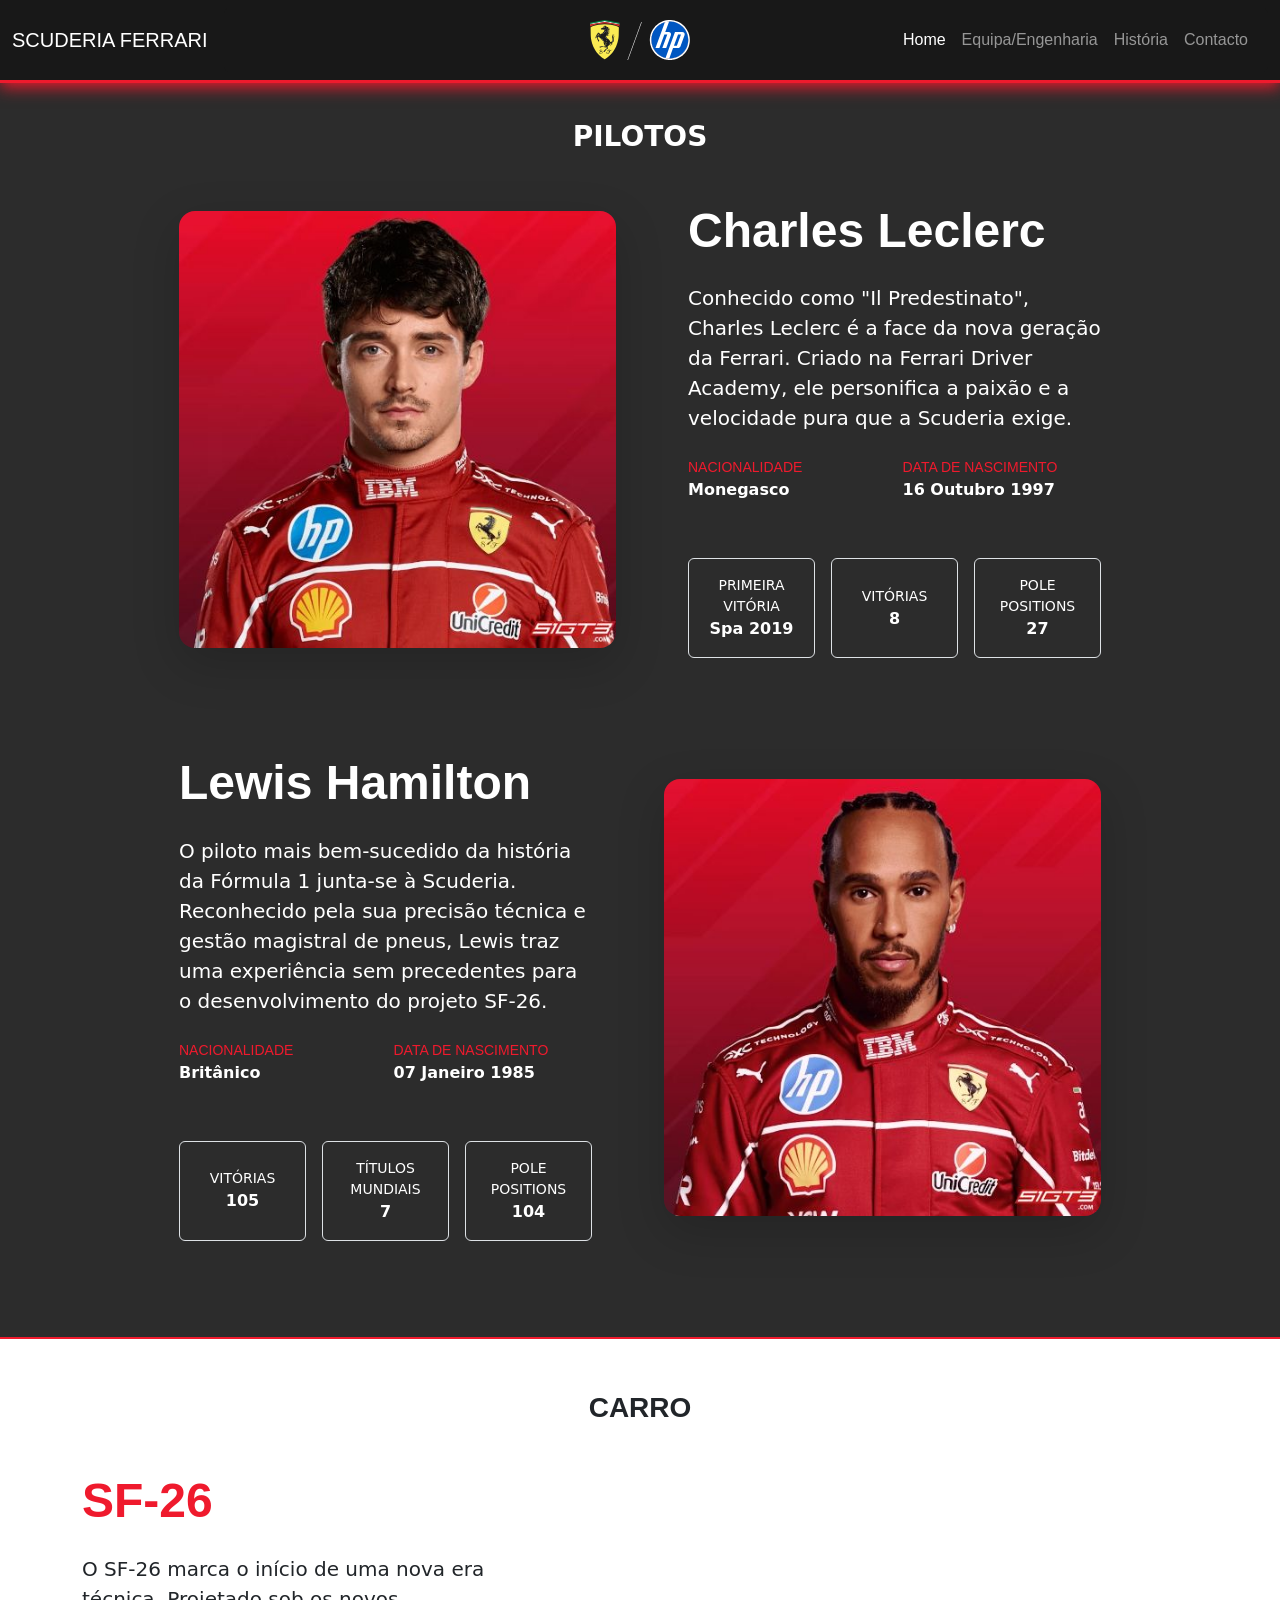
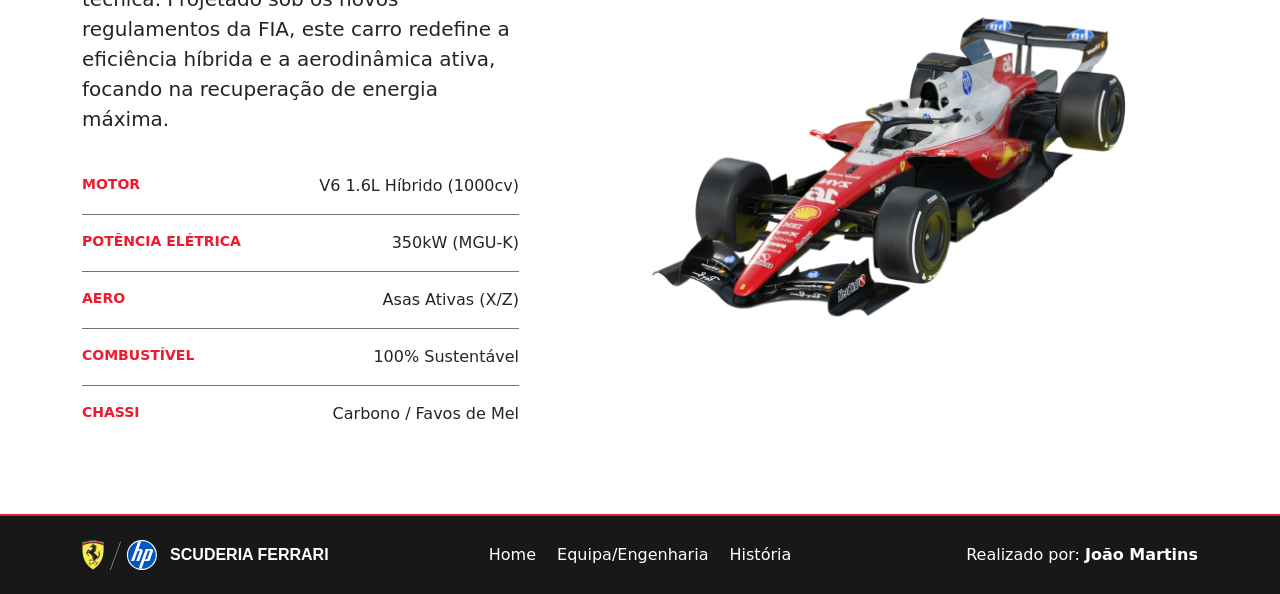
==== pages/equipa.html @ 21e7c36a "feat: add team page with drivers profiles and car technical specs" ====
<!DOCTYPE html>
<html lang="en">
<head>
    <meta charset="UTF-8">
    <meta name="viewport" content="width=device-width, initial-scale=1.0">
    <link href="https://cdn.jsdelivr.net/npm/bootstrap@5.3.3/dist/css/bootstrap.min.css" rel="stylesheet">
    <link href="../styles/styles.css" rel="stylesheet">
    <script src="https://cdn.jsdelivr.net/npm/bootstrap@5.3.3/dist/js/bootstrap.bundle.min.js"></script>
    <title>Pilotos</title>
    <link rel="icon" href="../images/FerrariLogo2.png" type="image/png">
</head>
<body>
    <header>
        <nav class="navbar navbar-expand-lg navbar-dark fixed-top bg-custom-dark font-custom h-5">
            <div class="container-fluid position-relative">
                <a class="navbar-brand text-uppercase d-none d-lg-block" href="../index.html">Scuderia Ferrari</a>

                <div class="position-absolute start-50 translate-middle-x">
                    <img src="../images/ferrarilogo.svg" alt="Ferrari Logo" class="logo">
                </div>

                <button class="navbar-toggler" type="button" data-bs-toggle="collapse" data-bs-target="#navbarLinks">
                    <span class="navbar-toggler-icon"></span>
                </button>

                <div class="collapse navbar-collapse" id="navbarLinks">
                    <ul class="navbar-nav ms-auto">
                    <li class="nav-item">
                        <a class="nav-link active" href="../index.html">Home</a>
                    </li>
                    <li class="nav-item">
                        <a class="nav-link" href="#">Equipa/Engenharia</a>
                    </li>
                    <li class="nav-item">
                        <a class="nav-link" href="#">História</a>
                    </li>
                    <li class="nav-item">
                        <a class="nav-link" href="#">Contacto</a>
                    </li>
                    </ul>
                </div>
            </div>
        </nav>
    </header>
    <main>
        <section id="equipa" class="py-5 bg-custom-grey mt-5">
             <div class="container-fluid text-center mb-5 mt-4">
                <h3 class="text-uppercase fw-bold text-white">Pilotos</h3>
            </div>

            <div id="CharlesLeclerc" class="container">
                <div class="row g-5 align-items-center justify-content-center">
                    <div class="col-lg-5 text-center">
                        <div class="position-relative d-inline-block">
                            <img src="../images/leclerc.png" class="img-fluid rounded-4 shadow-lg" alt="Charles Leclerc">
                        </div>
                    </div>

                    <div class="col-lg-5">
                        <div class="ps-lg-4">
                            <h2 class="display-5 text-white fw-bold font-custom mb-4">Charles Leclerc</h2>
                            <p class="lead text-white mb-4">
                                Conhecido como "Il Predestinato", Charles Leclerc é a face da nova geração da Ferrari. Criado na Ferrari Driver Academy, ele personifica a paixão e a velocidade pura que a Scuderia exige.
                            </p>
                            <div class="row g-3">
                                <div class="col-6">
                                    <p class="text-ferrari mb-0 small text-uppercase font-custom">Nacionalidade</p>
                                    <p class="text-white fw-bold">Monegasco</p>
                                </div>
                                <div class="col-6">
                                    <p class="text-ferrari mb-0 small text-uppercase font-custom">Data de Nascimento</p>
                                    <p class="text-white fw-bold">16 Outubro 1997</p>
                                </div>
                            </div>
                            <div class="row g-3 mt-4 justify-content-center">
                                <div class="col-sm-4">
                                    <div class="p-3 border border-ferrari rounded text-center h-100 d-flex flex-column justify-content-center">
                                        <span class="d-block text-white small text-uppercase">Primeira Vitória</span>
                                        <span class="text-white fw-bold">Spa 2019</span>
                                    </div>
                                </div>
                                <div class="col-sm-4">
                                    <div class="p-3 border border-ferrari rounded text-center h-100 d-flex flex-column justify-content-center">
                                        <span class="d-block text-white small text-uppercase">Vitórias</span>
                                        <span class="text-white fw-bold">8</span>
                                    </div>
                                </div>
                                <div class="col-sm-4">
                                    <div class="p-3 border border-ferrari rounded text-center h-100 d-flex flex-column justify-content-center">
                                        <span class="d-block text-white small text-uppercase">Pole Positions</span>
                                        <span class="text-white fw-bold">27</span>
                                    </div>
                                </div>
                            </div>
                        </div>
                    </div>
                </div>
            </div>
            <div id="LewisHamilton" class="container mt-5 py-5">
                <div class="row g-5 align-items-center justify-content-center flex-lg-row-reverse">
                    <div class="col-lg-5 text-center">
                        <div class="position-relative d-inline-block">
                            <img src="../images/hamilton.png" class="img-fluid rounded-4 shadow-lg" alt="Lewis Hamilton">
                        </div>
                    </div>

                    <div class="col-lg-5">
                        <div class="pe-lg-4">
                            <h2 class="display-5 text-white fw-bold font-custom mb-4">Lewis Hamilton</h2>
                            <p class="lead text-white mb-4">
                                O piloto mais bem-sucedido da história da Fórmula 1 junta-se à Scuderia. Reconhecido pela sua precisão técnica e gestão magistral de pneus, Lewis traz uma experiência sem precedentes para o desenvolvimento do projeto SF-26.
                            </p>

                            <div class="row g-3">
                                <div class="col-6">
                                    <p class="text-ferrari mb-0 small text-uppercase font-custom">Nacionalidade</p>
                                    <p class="text-white fw-bold">Britânico</p>
                                </div>
                                <div class="col-6">
                                    <p class="text-ferrari mb-0 small text-uppercase font-custom">Data de Nascimento</p>
                                    <p class="text-white fw-bold">07 Janeiro 1985</p>
                                </div>
                            </div>

                            <div class="row g-3 mt-4 justify-content-center">
                                <div class="col-sm-4">
                                    <div class="p-3 border border-ferrari rounded text-center h-100 d-flex flex-column justify-content-center">
                                        <span class="d-block text-white small text-uppercase">Vitórias</span>
                                        <span class="text-white fw-bold">105</span>
                                    </div>
                                </div>
                                <div class="col-sm-4">
                                    <div class="p-3 border border-ferrari rounded text-center h-100 d-flex flex-column justify-content-center">
                                        <span class="d-block text-white small text-uppercase">Títulos Mundiais</span>
                                        <span class="text-white fw-bold">7</span>
                                    </div>
                                </div>
                                <div class="col-sm-4">
                                    <div class="p-3 border border-ferrari rounded text-center h-100 d-flex flex-column justify-content-center">
                                        <span class="d-block text-white small text-uppercase">Pole Positions</span>
                                        <span class="text-white fw-bold">104</span>
                                    </div>
                                </div>
                            </div>
                        </div>
                    </div>
                </div>
            </div>
        </section>
        <section id="carro" class="py-5 border-top-ferrari">
            <div class="container-fluid text-center mb-5 mt-1">
                <h3 class="text-uppercase fw-bold text-dark font-custom">Carro</h3>
            </div>

            <div class="container">
                <div class="row g-5 align-items-center">
                    <div class="col-lg-5">
                        <h2 class="display-5 text-ferrari fw-bold font-custom mb-4">SF-26</h2>
                        <p class="lead text-dark mb-4">
                            O SF-26 marca o início de uma nova era técnica. Projetado sob os novos regulamentos da FIA, este carro redefine a eficiência híbrida e a aerodinâmica ativa, focando na recuperação de energia máxima.
                        </p>

                        <ul class="list-group list-group-flush mb-4">
                            <li class="list-group-item bg-transparent text-white border-secondary px-0 py-3">
                                <div class="d-flex justify-content-between">
                                    <span class="text-ferrari text-uppercase small fw-bold">Motor</span>
                                    <span class="fw-medium text-dark">V6 1.6L Híbrido (1000cv)</span>
                                </div>
                            </li>
                            <li class="list-group-item bg-transparent text-white border-secondary px-0 py-3">
                                <div class="d-flex justify-content-between">
                                    <span class="text-ferrari text-uppercase small fw-bold">Potência Elétrica</span>
                                    <span class="fw-medium text-dark">350kW (MGU-K)</span>
                                </div>
                            </li>
                            <li class="list-group-item bg-transparent text-white border-secondary px-0 py-3">
                                <div class="d-flex justify-content-between">
                                    <span class="text-ferrari text-uppercase small fw-bold">Aero</span>
                                    <span class="fw-medium text-dark">Asas Ativas (X/Z)</span>
                                </div>
                            </li>
                            <li class="list-group-item bg-transparent text-white border-secondary px-0 py-3">
                                <div class="d-flex justify-content-between">
                                    <span class="text-ferrari text-uppercase small fw-bold">Combustível</span>
                                    <span class="fw-medium text-dark">100% Sustentável</span>
                                </div>
                            </li>
                              <li class="list-group-item bg-transparent text-white border-secondary px-0 py-3">
                                <div class="d-flex justify-content-between">
                                    <span class="text-ferrari text-uppercase small fw-bold">Chassi</span>
                                    <span class="fw-medium text-dark">Carbono / Favos de Mel</span>
                                </div>
                            </li>
                        </ul>
                    </div>

                    <div class="col-lg-7 text-center">
                        <div class="position-relative">
                            <img src="../images/carro2.png" class="img-fluid img-rotate" style="transform: scaleX(-1);" alt="Ferrari SF-26">
                        </div>
                    </div>
                </div>
            </div>
        </section>
    </main>
    <footer class="bg-custom-dark py-4 border-top-ferrari">
    <div class="container">
        <div class="row align-items-center">

            <div class="col-md-4 text-center text-md-start mb-3 mb-md-0">
                <img src="../images/ferrarilogo.svg" alt="Ferrari Logo" style="height: 30px;" class="me-2">
                <span class="font-custom fw-bold text-white medium">SCUDERIA FERRARI</span>
            </div>

            <div class="col-md-4 text-center mb-3 mb-md-0">
                <a href="../index.html" class="text-white text-decoration-none medium mx-2">Home</a>
                <a href="#" class="text-white text-decoration-none medium mx-2">Equipa/Engenharia</a>
                <a href="historia.html" class="text-white text-decoration-none medium mx-2">História</a>
            </div>

            <div class="col-md-4 text-center text-md-end">
                <p class="text-white mb-0 medium">Realizado por: <span class="fw-bold">João Martins</span></p>
            </div>

        </div>
    </div>
</footer>
</body>
</html>
---- styles/styles.css ----
:root {
    --ferrari-red: #EF1A2D;
    --ferrari-yellow: #FFEB00;
    --dark-bg: #181818;
    --card-bg: #2c2c2c;
    --text-white: #ffffff;
    --text-muted: #a0a0a0;
}

body, html {
    margin: 0;
    padding: 0;
    overflow-x: hidden;
}

.bg-custom-dark {
    background-color: var(--dark-bg);
}

.bg-custom-grey {
    background-color: var(--card-bg);
}

.bg-ferrari {
    background-color: var(--ferrari-red);
}

.text-ferrari {
    color: var(--ferrari-red);
}

.font-custom {
    font-family: "Arial Black", Gadget, sans-serif;
}

.navbar {
    border-bottom: var(--ferrari-red) 3px solid;
    box-shadow: 0px 4px 15px var(--ferrari-red);
}

.border-ferrari {
    border: 1px solid var(--ferrari-red);
}

.border-top-ferrari {
    border-top: 2px solid var(--ferrari-red);
}

.navbar-toggler,
.navbar-toggler:focus,
.navbar-toggler:active,
.navbar-toggler-icon:focus {
    outline: none;
    box-shadow: none;
    border: none;
}

.navbar-collapse {
    background-color: var(--dark-bg);
    font-family: "Arial Black", Gadget, sans-serif;
    border-radius: 5px;
    padding: 12px;
}

.nav-link:hover, .navbar-brand:hover {
    color: var(--ferrari-yellow);
}

.hero-img {
    width: 100%;
    height: 100vh;
    object-fit: cover;
    object-position: center;
    filter: brightness(0.6);
}

.btn-hero, .btn-section {
    color: white;
    border: 2px solid darkred;
}

.btn-hero:hover {
    background-color: white;
    color: var(--ferrari-red);
}

.btn-section:hover {
    background-color: darkred;
    color: white;
    border-color: var(--ferrari-red);
}

.card-img-fixed {
    height: 400px;
    width: 100%;
    object-fit: cover;
}
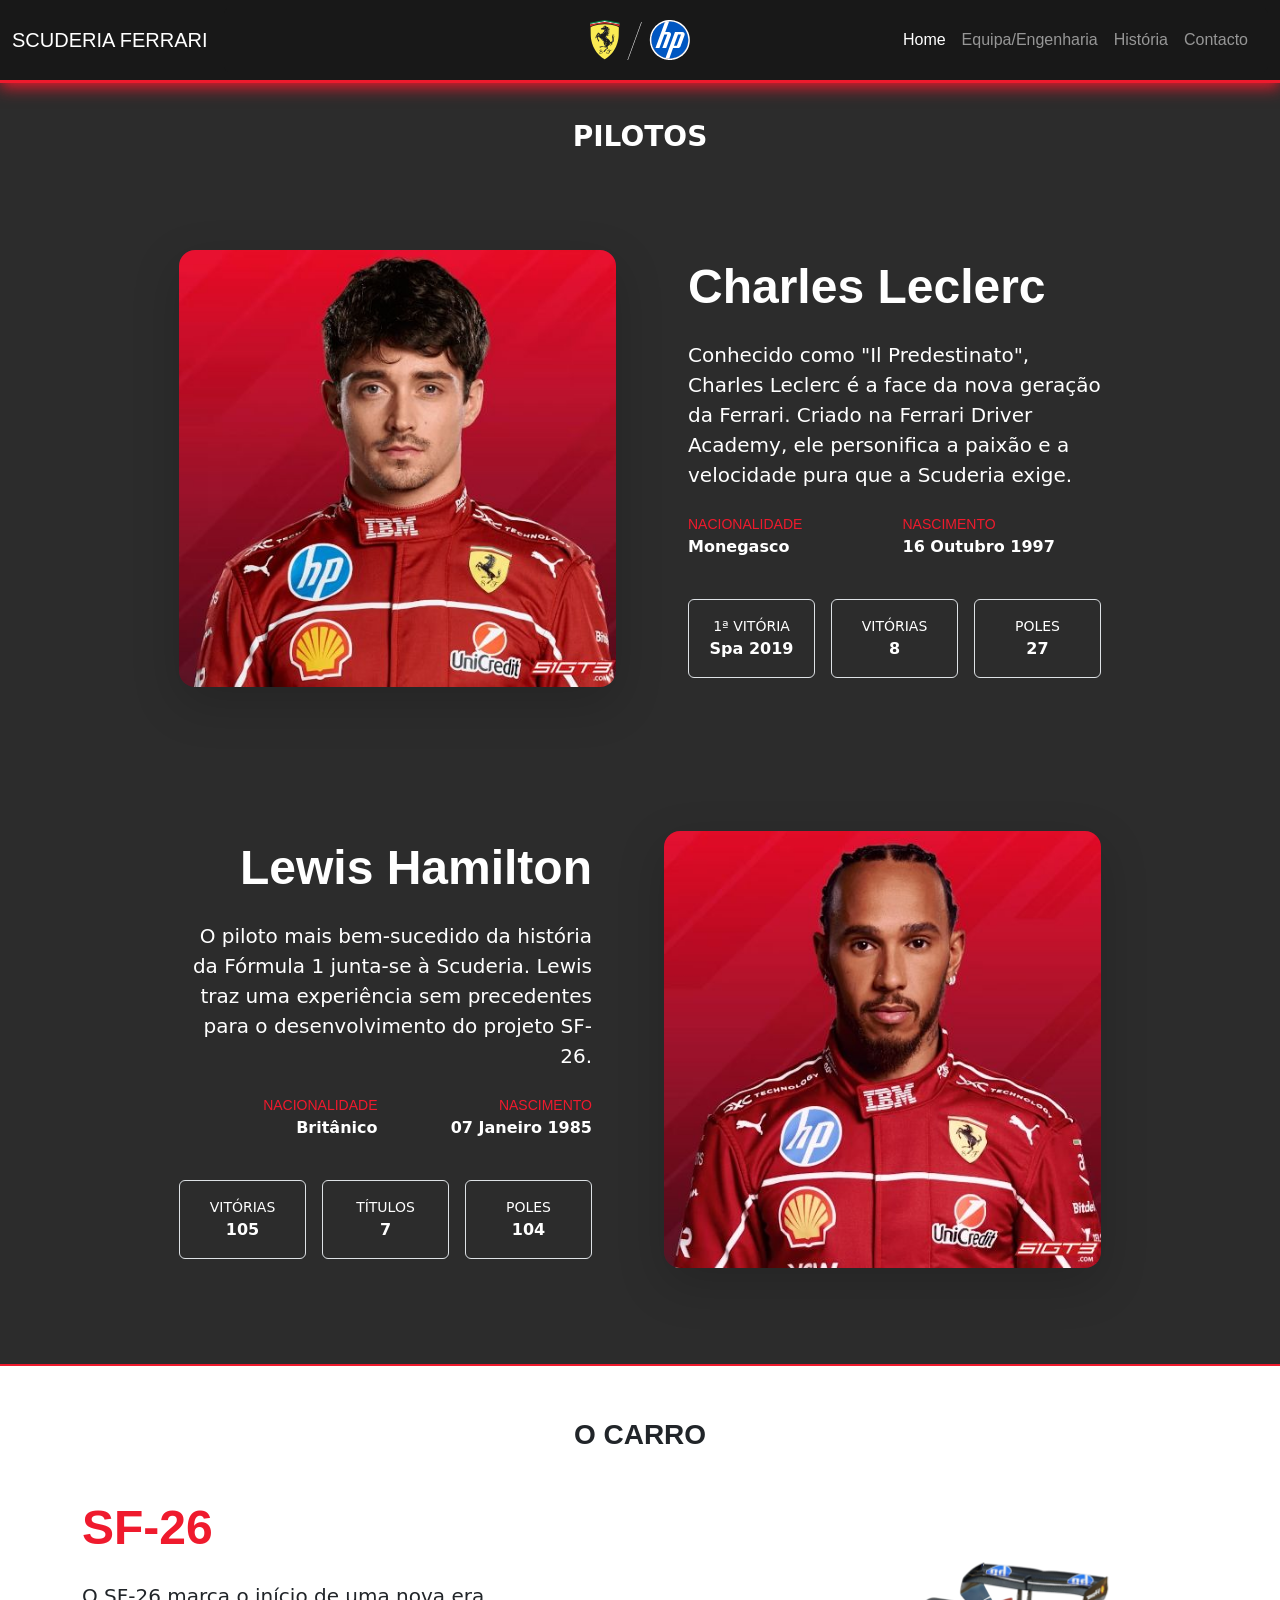
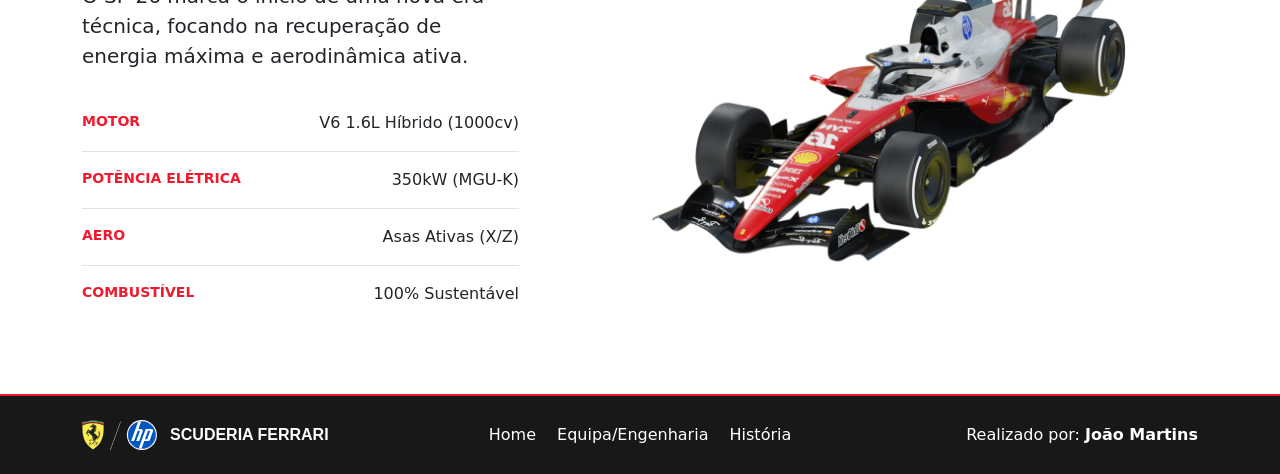
==== commit 240c3b05: "refactor: improve HTML semantics and reduce div nesting" ====
--- a/pages/equipa.html
+++ b/pages/equipa.html
@@ -44,17 +44,15 @@
     </header>
     <main>
         <section id="equipa" class="py-5 bg-custom-grey mt-5">
-             <div class="container-fluid text-center mb-5 mt-4">
+            <header class="container-fluid text-center mb-5 mt-4">
                 <h3 class="text-uppercase fw-bold text-white">Pilotos</h3>
-            </div>
-
-            <div id="CharlesLeclerc" class="container">
+            </header>
+
+            <article id="CharlesLeclerc" class="container mb-5 py-5">
                 <div class="row g-5 align-items-center justify-content-center">
-                    <div class="col-lg-5 text-center">
-                        <div class="position-relative d-inline-block">
-                            <img src="../images/leclerc.png" class="img-fluid rounded-4 shadow-lg" alt="Charles Leclerc">
-                        </div>
-                    </div>
+                    <figure class="col-lg-5 text-center mb-0">
+                        <img src="../images/leclerc.png" class="img-fluid rounded-4 shadow-lg" alt="Charles Leclerc">
+                    </figure>
 
                     <div class="col-lg-5">
                         <div class="ps-lg-4">
@@ -62,32 +60,34 @@
                             <p class="lead text-white mb-4">
                                 Conhecido como "Il Predestinato", Charles Leclerc é a face da nova geração da Ferrari. Criado na Ferrari Driver Academy, ele personifica a paixão e a velocidade pura que a Scuderia exige.
                             </p>
-                            <div class="row g-3">
-                                <div class="col-6">
-                                    <p class="text-ferrari mb-0 small text-uppercase font-custom">Nacionalidade</p>
-                                    <p class="text-white fw-bold">Monegasco</p>
-                                </div>
-                                <div class="col-6">
-                                    <p class="text-ferrari mb-0 small text-uppercase font-custom">Data de Nascimento</p>
-                                    <p class="text-white fw-bold">16 Outubro 1997</p>
-                                </div>
-                            </div>
+
+                            <div class="row g-3 text-white">
+                                <div class="col-6">
+                                    <small class="text-ferrari d-block text-uppercase font-custom">Nacionalidade</small>
+                                    <span class="fw-bold">Monegasco</span>
+                                </div>
+                                <div class="col-6">
+                                    <small class="text-ferrari d-block text-uppercase font-custom">Nascimento</small>
+                                    <span class="fw-bold">16 Outubro 1997</span>
+                                </div>
+                            </div>
+
                             <div class="row g-3 mt-4 justify-content-center">
-                                <div class="col-sm-4">
-                                    <div class="p-3 border border-ferrari rounded text-center h-100 d-flex flex-column justify-content-center">
-                                        <span class="d-block text-white small text-uppercase">Primeira Vitória</span>
+                                <div class="col-sm-4 text-center">
+                                    <div class="p-3 border border-ferrari rounded h-100 d-flex flex-column justify-content-center">
+                                        <small class="text-white text-uppercase">1ª Vitória</small>
                                         <span class="text-white fw-bold">Spa 2019</span>
                                     </div>
                                 </div>
-                                <div class="col-sm-4">
-                                    <div class="p-3 border border-ferrari rounded text-center h-100 d-flex flex-column justify-content-center">
-                                        <span class="d-block text-white small text-uppercase">Vitórias</span>
+                                <div class="col-sm-4 text-center">
+                                    <div class="p-3 border border-ferrari rounded h-100 d-flex flex-column justify-content-center">
+                                        <small class="text-white text-uppercase">Vitórias</small>
                                         <span class="text-white fw-bold">8</span>
                                     </div>
                                 </div>
-                                <div class="col-sm-4">
-                                    <div class="p-3 border border-ferrari rounded text-center h-100 d-flex flex-column justify-content-center">
-                                        <span class="d-block text-white small text-uppercase">Pole Positions</span>
+                                <div class="col-sm-4 text-center">
+                                    <div class="p-3 border border-ferrari rounded h-100 d-flex flex-column justify-content-center">
+                                        <small class="text-white text-uppercase">Poles</small>
                                         <span class="text-white fw-bold">27</span>
                                     </div>
                                 </div>
@@ -95,112 +95,96 @@
                         </div>
                     </div>
                 </div>
-            </div>
-            <div id="LewisHamilton" class="container mt-5 py-5">
+            </article>
+
+            <article id="LewisHamilton" class="container mt-5 py-5">
                 <div class="row g-5 align-items-center justify-content-center flex-lg-row-reverse">
-                    <div class="col-lg-5 text-center">
-                        <div class="position-relative d-inline-block">
-                            <img src="../images/hamilton.png" class="img-fluid rounded-4 shadow-lg" alt="Lewis Hamilton">
+                    <figure class="col-lg-5 text-center mb-0">
+                        <img src="../images/hamilton.png" class="img-fluid rounded-4 shadow-lg" alt="Lewis Hamilton">
+                    </figure>
+
+                    <div class="col-lg-5">
+                        <div class="pe-lg-4 text-lg-end">
+                            <h2 class="display-5 text-white fw-bold font-custom mb-4">Lewis Hamilton</h2>
+                            <p class="lead text-white mb-4">
+                                O piloto mais bem-sucedido da história da Fórmula 1 junta-se à Scuderia. Lewis traz uma experiência sem precedentes para o desenvolvimento do projeto SF-26.
+                            </p>
+
+                            <div class="row g-3 text-white">
+                                <div class="col-6">
+                                    <small class="text-ferrari d-block text-uppercase font-custom">Nacionalidade</small>
+                                    <span class="fw-bold">Britânico</span>
+                                </div>
+                                <div class="col-6">
+                                    <small class="text-ferrari d-block text-uppercase font-custom">Nascimento</small>
+                                    <span class="fw-bold">07 Janeiro 1985</span>
+                                </div>
+                            </div>
+
+                            <div class="row g-3 mt-4 justify-content-center">
+                                <div class="col-sm-4 text-center">
+                                    <div class="p-3 border border-ferrari rounded h-100 d-flex flex-column justify-content-center">
+                                        <small class="text-white text-uppercase">Vitórias</small>
+                                        <span class="text-white fw-bold">105</span>
+                                    </div>
+                                </div>
+                                <div class="col-sm-4 text-center">
+                                    <div class="p-3 border border-ferrari rounded h-100 d-flex flex-column justify-content-center">
+                                        <small class="text-white text-uppercase">Títulos</small>
+                                        <span class="text-white fw-bold">7</span>
+                                    </div>
+                                </div>
+                                <div class="col-sm-4 text-center">
+                                    <div class="p-3 border border-ferrari rounded h-100 d-flex flex-column justify-content-center">
+                                        <small class="text-white text-uppercase">Poles</small>
+                                        <span class="text-white fw-bold">104</span>
+                                    </div>
+                                </div>
+                            </div>
                         </div>
                     </div>
-
-                    <div class="col-lg-5">
-                        <div class="pe-lg-4">
-                            <h2 class="display-5 text-white fw-bold font-custom mb-4">Lewis Hamilton</h2>
-                            <p class="lead text-white mb-4">
-                                O piloto mais bem-sucedido da história da Fórmula 1 junta-se à Scuderia. Reconhecido pela sua precisão técnica e gestão magistral de pneus, Lewis traz uma experiência sem precedentes para o desenvolvimento do projeto SF-26.
-                            </p>
-
-                            <div class="row g-3">
-                                <div class="col-6">
-                                    <p class="text-ferrari mb-0 small text-uppercase font-custom">Nacionalidade</p>
-                                    <p class="text-white fw-bold">Britânico</p>
-                                </div>
-                                <div class="col-6">
-                                    <p class="text-ferrari mb-0 small text-uppercase font-custom">Data de Nascimento</p>
-                                    <p class="text-white fw-bold">07 Janeiro 1985</p>
-                                </div>
-                            </div>
-
-                            <div class="row g-3 mt-4 justify-content-center">
-                                <div class="col-sm-4">
-                                    <div class="p-3 border border-ferrari rounded text-center h-100 d-flex flex-column justify-content-center">
-                                        <span class="d-block text-white small text-uppercase">Vitórias</span>
-                                        <span class="text-white fw-bold">105</span>
-                                    </div>
-                                </div>
-                                <div class="col-sm-4">
-                                    <div class="p-3 border border-ferrari rounded text-center h-100 d-flex flex-column justify-content-center">
-                                        <span class="d-block text-white small text-uppercase">Títulos Mundiais</span>
-                                        <span class="text-white fw-bold">7</span>
-                                    </div>
-                                </div>
-                                <div class="col-sm-4">
-                                    <div class="p-3 border border-ferrari rounded text-center h-100 d-flex flex-column justify-content-center">
-                                        <span class="d-block text-white small text-uppercase">Pole Positions</span>
-                                        <span class="text-white fw-bold">104</span>
-                                    </div>
-                                </div>
-                            </div>
-                        </div>
-                    </div>
-                </div>
-            </div>
+                </div>
+            </article>
         </section>
-        <section id="carro" class="py-5 border-top-ferrari">
-            <div class="container-fluid text-center mb-5 mt-1">
-                <h3 class="text-uppercase fw-bold text-dark font-custom">Carro</h3>
-            </div>
-
-            <div class="container">
+
+        <section id="carro" class="py-5 border-top-ferrari bg-white">
+            <header class="container-fluid text-center mb-5 mt-1">
+                <h3 class="text-uppercase fw-bold text-dark font-custom">O Carro</h3>
+            </header>
+
+            <article class="container">
                 <div class="row g-5 align-items-center">
                     <div class="col-lg-5">
                         <h2 class="display-5 text-ferrari fw-bold font-custom mb-4">SF-26</h2>
                         <p class="lead text-dark mb-4">
-                            O SF-26 marca o início de uma nova era técnica. Projetado sob os novos regulamentos da FIA, este carro redefine a eficiência híbrida e a aerodinâmica ativa, focando na recuperação de energia máxima.
+                            O SF-26 marca o início de uma nova era técnica, focando na recuperação de energia máxima e aerodinâmica ativa.
                         </p>
 
                         <ul class="list-group list-group-flush mb-4">
-                            <li class="list-group-item bg-transparent text-white border-secondary px-0 py-3">
-                                <div class="d-flex justify-content-between">
-                                    <span class="text-ferrari text-uppercase small fw-bold">Motor</span>
-                                    <span class="fw-medium text-dark">V6 1.6L Híbrido (1000cv)</span>
-                                </div>
-                            </li>
-                            <li class="list-group-item bg-transparent text-white border-secondary px-0 py-3">
-                                <div class="d-flex justify-content-between">
-                                    <span class="text-ferrari text-uppercase small fw-bold">Potência Elétrica</span>
-                                    <span class="fw-medium text-dark">350kW (MGU-K)</span>
-                                </div>
-                            </li>
-                            <li class="list-group-item bg-transparent text-white border-secondary px-0 py-3">
-                                <div class="d-flex justify-content-between">
-                                    <span class="text-ferrari text-uppercase small fw-bold">Aero</span>
-                                    <span class="fw-medium text-dark">Asas Ativas (X/Z)</span>
-                                </div>
-                            </li>
-                            <li class="list-group-item bg-transparent text-white border-secondary px-0 py-3">
-                                <div class="d-flex justify-content-between">
-                                    <span class="text-ferrari text-uppercase small fw-bold">Combustível</span>
-                                    <span class="fw-medium text-dark">100% Sustentável</span>
-                                </div>
-                            </li>
-                              <li class="list-group-item bg-transparent text-white border-secondary px-0 py-3">
-                                <div class="d-flex justify-content-between">
-                                    <span class="text-ferrari text-uppercase small fw-bold">Chassi</span>
-                                    <span class="fw-medium text-dark">Carbono / Favos de Mel</span>
-                                </div>
+                            <li class="list-group-item bg-transparent d-flex justify-content-between px-0 py-3">
+                                <span class="text-ferrari text-uppercase small fw-bold">Motor</span>
+                                <span class="fw-medium text-dark">V6 1.6L Híbrido (1000cv)</span>
+                            </li>
+                            <li class="list-group-item bg-transparent d-flex justify-content-between px-0 py-3">
+                                <span class="text-ferrari text-uppercase small fw-bold">Potência Elétrica</span>
+                                <span class="fw-medium text-dark">350kW (MGU-K)</span>
+                            </li>
+                            <li class="list-group-item bg-transparent d-flex justify-content-between px-0 py-3">
+                                <span class="text-ferrari text-uppercase small fw-bold">Aero</span>
+                                <span class="fw-medium text-dark">Asas Ativas (X/Z)</span>
+                            </li>
+                            <li class="list-group-item bg-transparent d-flex justify-content-between px-0 py-3">
+                                <span class="text-ferrari text-uppercase small fw-bold">Combustível</span>
+                                <span class="fw-medium text-dark">100% Sustentável</span>
                             </li>
                         </ul>
                     </div>
 
-                    <div class="col-lg-7 text-center">
-                        <div class="position-relative">
-                            <img src="../images/carro2.png" class="img-fluid img-rotate" style="transform: scaleX(-1);" alt="Ferrari SF-26">
-                        </div>
-                    </div>
-                </div>
-            </div>
+                    <figure class="col-lg-7 text-center">
+                        <img src="../images/carro2.png" class="img-fluid img-rotate" style="transform: scaleX(-1);" alt="Ferrari SF-26">
+                    </figure>
+                </div>
+            </article>
         </section>
     </main>
     <footer class="bg-custom-dark py-4 border-top-ferrari">
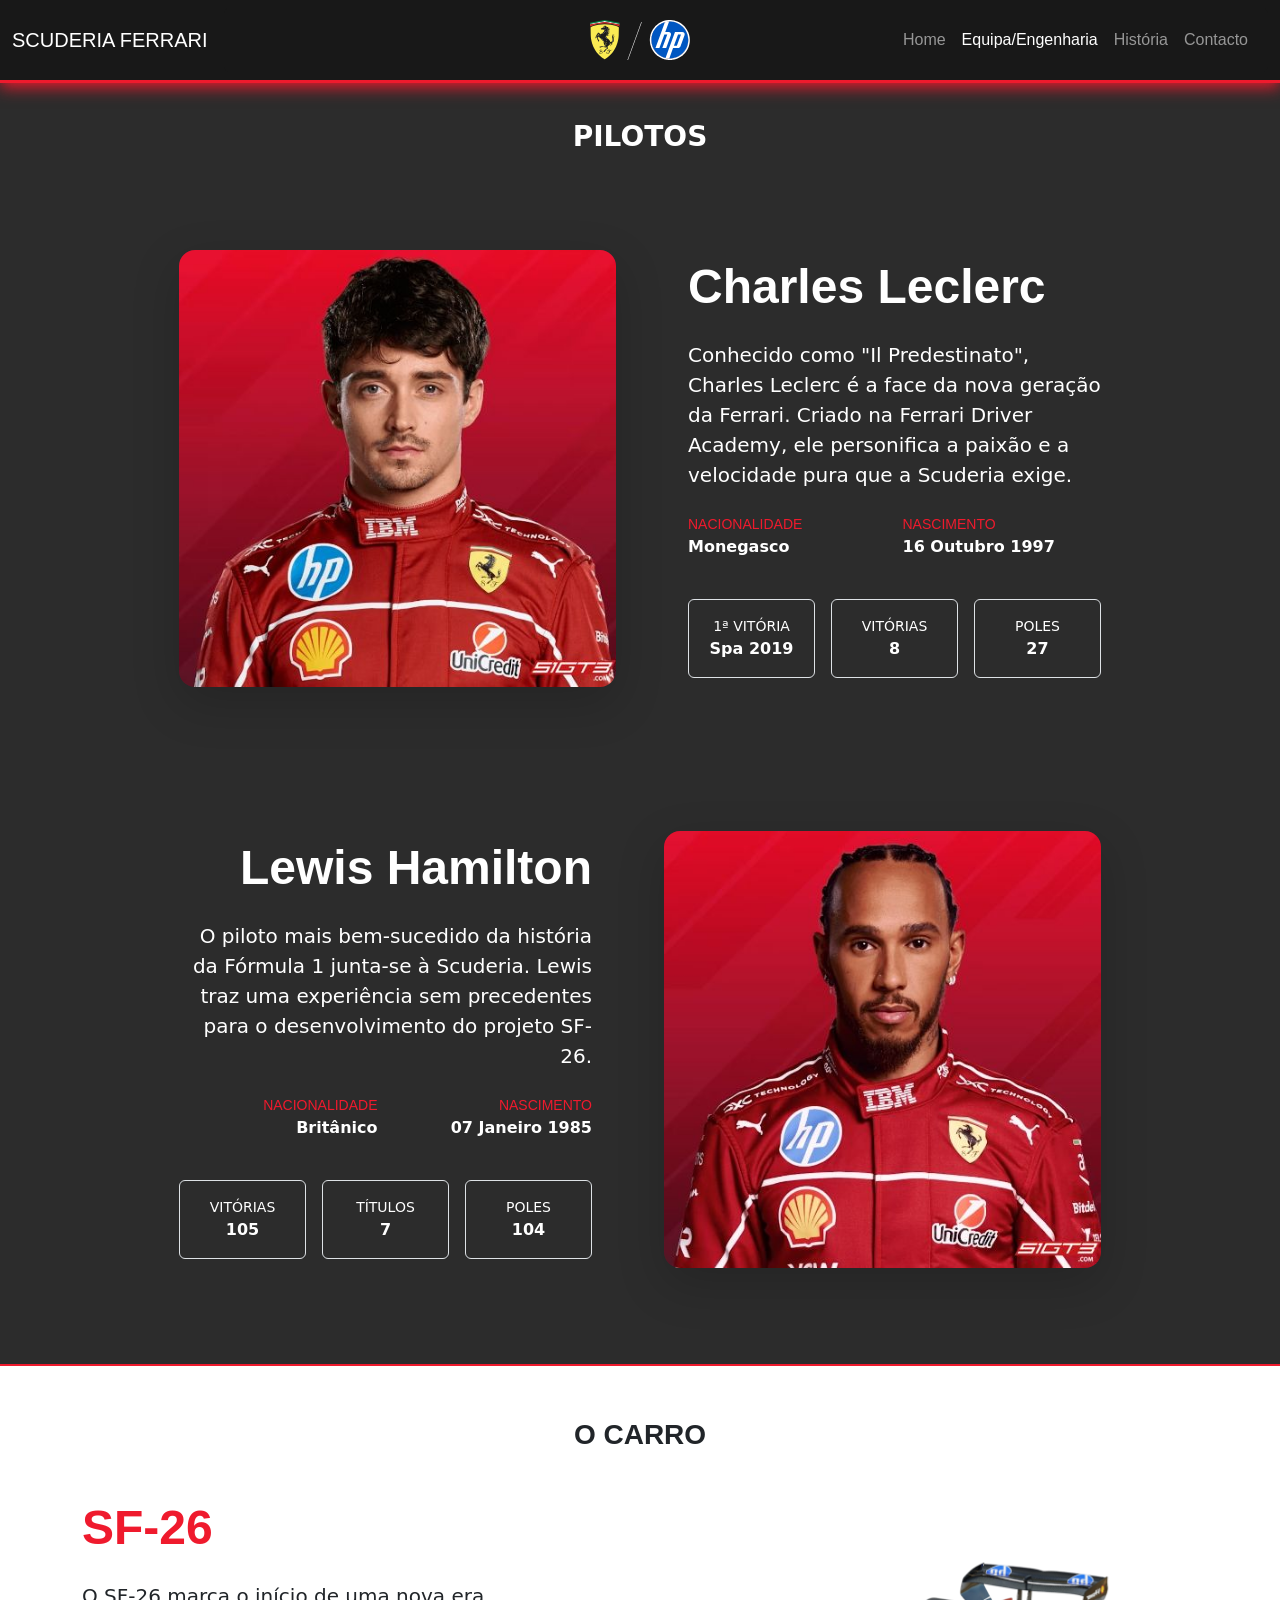
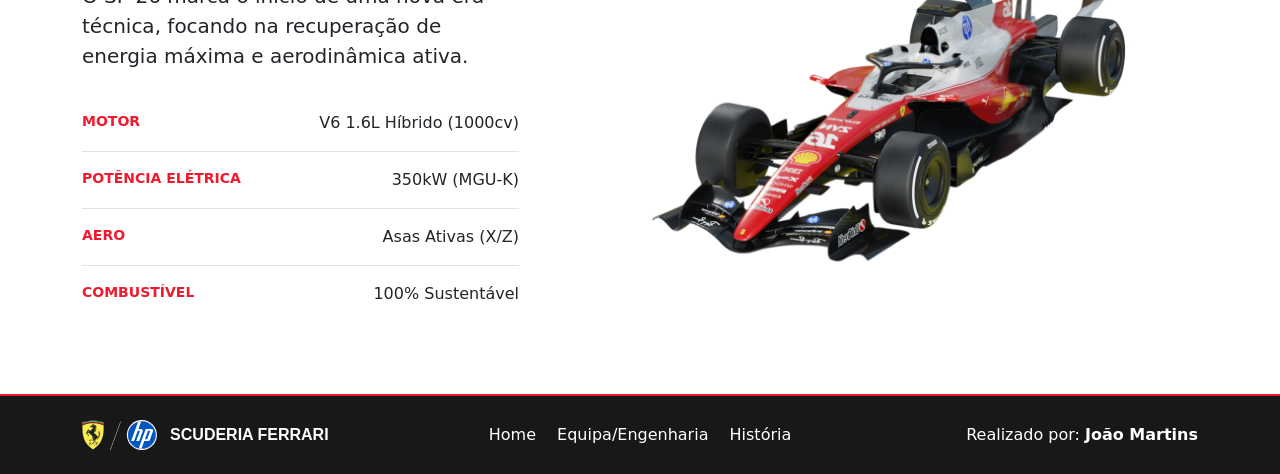
==== commit e657c9fd: "feat: implement interactive history page and timeline" ====
--- a/pages/equipa.html
+++ b/pages/equipa.html
@@ -26,13 +26,13 @@
                 <div class="collapse navbar-collapse" id="navbarLinks">
                     <ul class="navbar-nav ms-auto">
                     <li class="nav-item">
-                        <a class="nav-link active" href="../index.html">Home</a>
-                    </li>
-                    <li class="nav-item">
-                        <a class="nav-link" href="#">Equipa/Engenharia</a>
-                    </li>
-                    <li class="nav-item">
-                        <a class="nav-link" href="#">História</a>
+                        <a class="nav-link" href="../index.html">Home</a>
+                    </li>
+                    <li class="nav-item">
+                        <a class="nav-link active" href="#">Equipa/Engenharia</a>
+                    </li>
+                    <li class="nav-item">
+                        <a class="nav-link" href="historia.html">História</a>
                     </li>
                     <li class="nav-item">
                         <a class="nav-link" href="#">Contacto</a>
--- a/styles/styles.css
+++ b/styles/styles.css
@@ -27,6 +27,10 @@
 
 .text-ferrari {
     color: var(--ferrari-red);
+}
+
+.text-ferrari-yellow {
+    color: var(--ferrari-yellow);
 }
 
 .font-custom {
@@ -94,4 +98,5 @@
     height: 400px;
     width: 100%;
     object-fit: cover;
-}+}
+
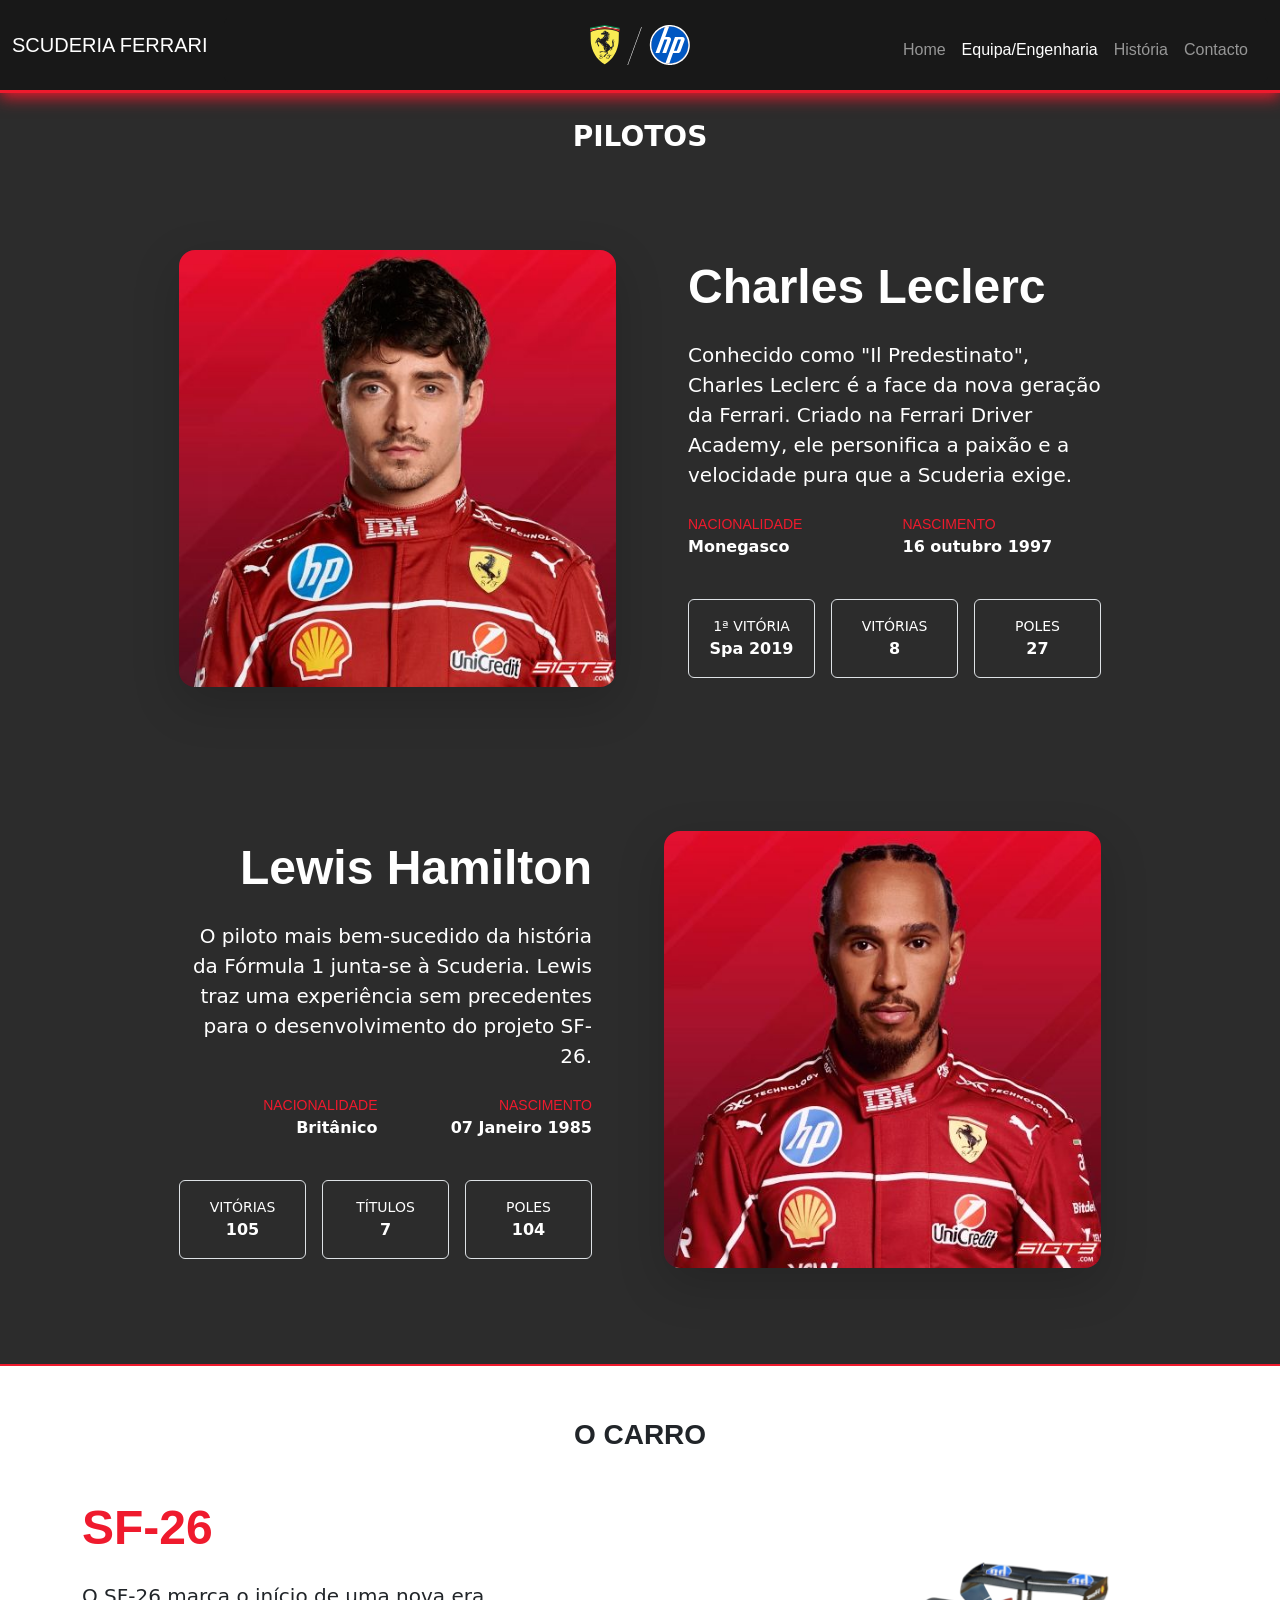
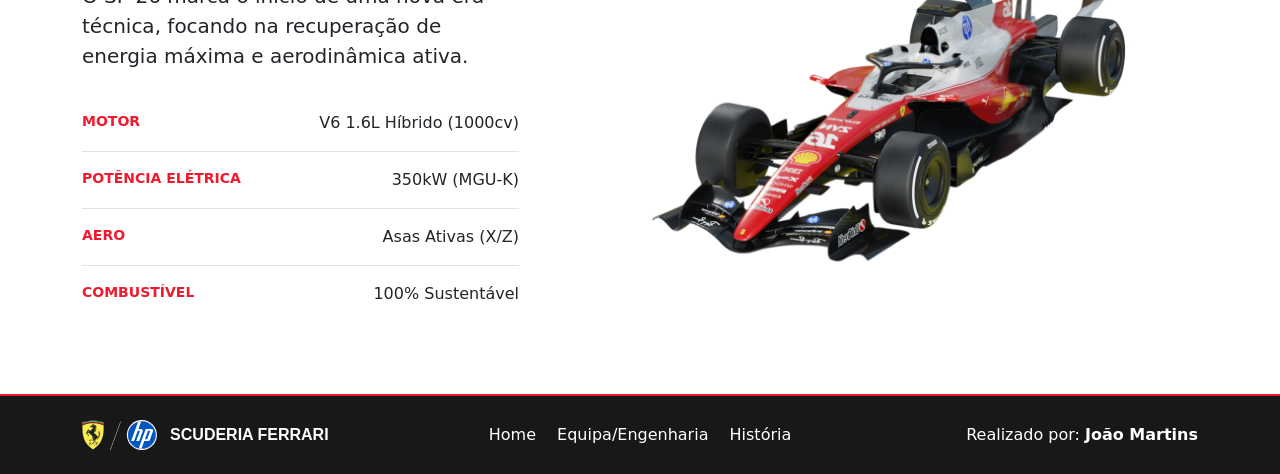
==== commit f1e44779: "style: refactor contact page layout and clean up CSS styles" ====
--- a/pages/equipa.html
+++ b/pages/equipa.html
@@ -7,36 +7,37 @@
     <link href="../styles/styles.css" rel="stylesheet">
     <script src="https://cdn.jsdelivr.net/npm/bootstrap@5.3.3/dist/js/bootstrap.bundle.min.js"></script>
     <title>Pilotos</title>
-    <link rel="icon" href="../images/FerrariLogo2.png" type="image/png">
+    <link rel="icon" href="../images/ferrarilogo2.png" type="image/png">
 </head>
 <body>
     <header>
         <nav class="navbar navbar-expand-lg navbar-dark fixed-top bg-custom-dark font-custom h-5">
-            <div class="container-fluid position-relative">
+            <div class="container-fluid position-relative d-flex align-items-start align-items-lg-center">
+
                 <a class="navbar-brand text-uppercase d-none d-lg-block" href="../index.html">Scuderia Ferrari</a>
 
-                <div class="position-absolute start-50 translate-middle-x">
+                <div class="position-absolute start-50 translate-middle-x mt-2 mt-lg-0">
                     <img src="../images/ferrarilogo.svg" alt="Ferrari Logo" class="logo">
                 </div>
 
-                <button class="navbar-toggler" type="button" data-bs-toggle="collapse" data-bs-target="#navbarLinks">
+                <button class="navbar-toggler mt-2 mt-lg-0" type="button" data-bs-toggle="collapse" data-bs-target="#navbarLinks">
                     <span class="navbar-toggler-icon"></span>
                 </button>
 
-                <div class="collapse navbar-collapse" id="navbarLinks">
-                    <ul class="navbar-nav ms-auto">
-                    <li class="nav-item">
-                        <a class="nav-link" href="../index.html">Home</a>
-                    </li>
-                    <li class="nav-item">
-                        <a class="nav-link active" href="#">Equipa/Engenharia</a>
-                    </li>
-                    <li class="nav-item">
-                        <a class="nav-link" href="historia.html">História</a>
-                    </li>
-                    <li class="nav-item">
-                        <a class="nav-link" href="#">Contacto</a>
-                    </li>
+                <div class="collapse navbar-collapse w-100" id="navbarLinks">
+                    <ul class="navbar-nav ms-auto pt-2 pt-lg-0">
+                        <li class="nav-item">
+                            <a class="nav-link" href="../index.html">Home</a>
+                        </li>
+                        <li class="nav-item">
+                            <a class="nav-link active" href="#">Equipa/Engenharia</a>
+                        </li>
+                        <li class="nav-item">
+                            <a class="nav-link" href="./historia.html">História</a>
+                        </li>
+                        <li class="nav-item">
+                            <a class="nav-link" href="./contactos.html">Contacto</a>
+                        </li>
                     </ul>
                 </div>
             </div>
@@ -68,7 +69,7 @@
                                 </div>
                                 <div class="col-6">
                                     <small class="text-ferrari d-block text-uppercase font-custom">Nascimento</small>
-                                    <span class="fw-bold">16 Outubro 1997</span>
+                                    <span class="fw-bold">16 outubro 1997</span>
                                 </div>
                             </div>
 
--- a/styles/styles.css
+++ b/styles/styles.css
@@ -1,12 +1,3 @@
-:root {
-    --ferrari-red: #EF1A2D;
-    --ferrari-yellow: #FFEB00;
-    --dark-bg: #181818;
-    --card-bg: #2c2c2c;
-    --text-white: #ffffff;
-    --text-muted: #a0a0a0;
-}
-
 body, html {
     margin: 0;
     padding: 0;
@@ -14,23 +5,23 @@
 }
 
 .bg-custom-dark {
-    background-color: var(--dark-bg);
+    background-color: #181818;
 }
 
 .bg-custom-grey {
-    background-color: var(--card-bg);
+    background-color: #2c2c2c;
 }
 
 .bg-ferrari {
-    background-color: var(--ferrari-red);
+    background-color: #EF1A2D;
 }
 
 .text-ferrari {
-    color: var(--ferrari-red);
+    color: #EF1A2D;
 }
 
 .text-ferrari-yellow {
-    color: var(--ferrari-yellow);
+    color: #FFEB00;
 }
 
 .font-custom {
@@ -38,16 +29,16 @@
 }
 
 .navbar {
-    border-bottom: var(--ferrari-red) 3px solid;
-    box-shadow: 0px 4px 15px var(--ferrari-red);
+    border-bottom: #EF1A2D 3px solid;
+    box-shadow: 0 4px 15px #EF1A2D;
 }
 
 .border-ferrari {
-    border: 1px solid var(--ferrari-red);
+    border: 1px solid #EF1A2D;
 }
 
 .border-top-ferrari {
-    border-top: 2px solid var(--ferrari-red);
+    border-top: 2px solid #EF1A2D;
 }
 
 .navbar-toggler,
@@ -60,14 +51,15 @@
 }
 
 .navbar-collapse {
-    background-color: var(--dark-bg);
+    background-color: #181818;
     font-family: "Arial Black", Gadget, sans-serif;
     border-radius: 5px;
     padding: 12px;
+    margin-top: 10px;
 }
 
 .nav-link:hover, .navbar-brand:hover {
-    color: var(--ferrari-yellow);
+    color: #FFEB00;
 }
 
 .hero-img {
@@ -85,13 +77,13 @@
 
 .btn-hero:hover {
     background-color: white;
-    color: var(--ferrari-red);
+    color: #EF1A2D;
 }
 
 .btn-section:hover {
     background-color: darkred;
     color: white;
-    border-color: var(--ferrari-red);
+    border-color: #EF1A2D;
 }
 
 .card-img-fixed {
@@ -100,3 +92,18 @@
     object-fit: cover;
 }
 
+.custom-input::placeholder {
+    color: #a0a0a0;
+    opacity: 0.7;
+}
+
+form .custom-input:focus {
+    background-color: #202020;
+    color: #ffffff;
+    border-color: #EF1A2D;
+    box-shadow: 0 0 0 0.25rem rgba(239, 26, 45, 0.25);
+}
+
+#contactos .spec-btn:hover {
+    background-color: #c71221;
+}
